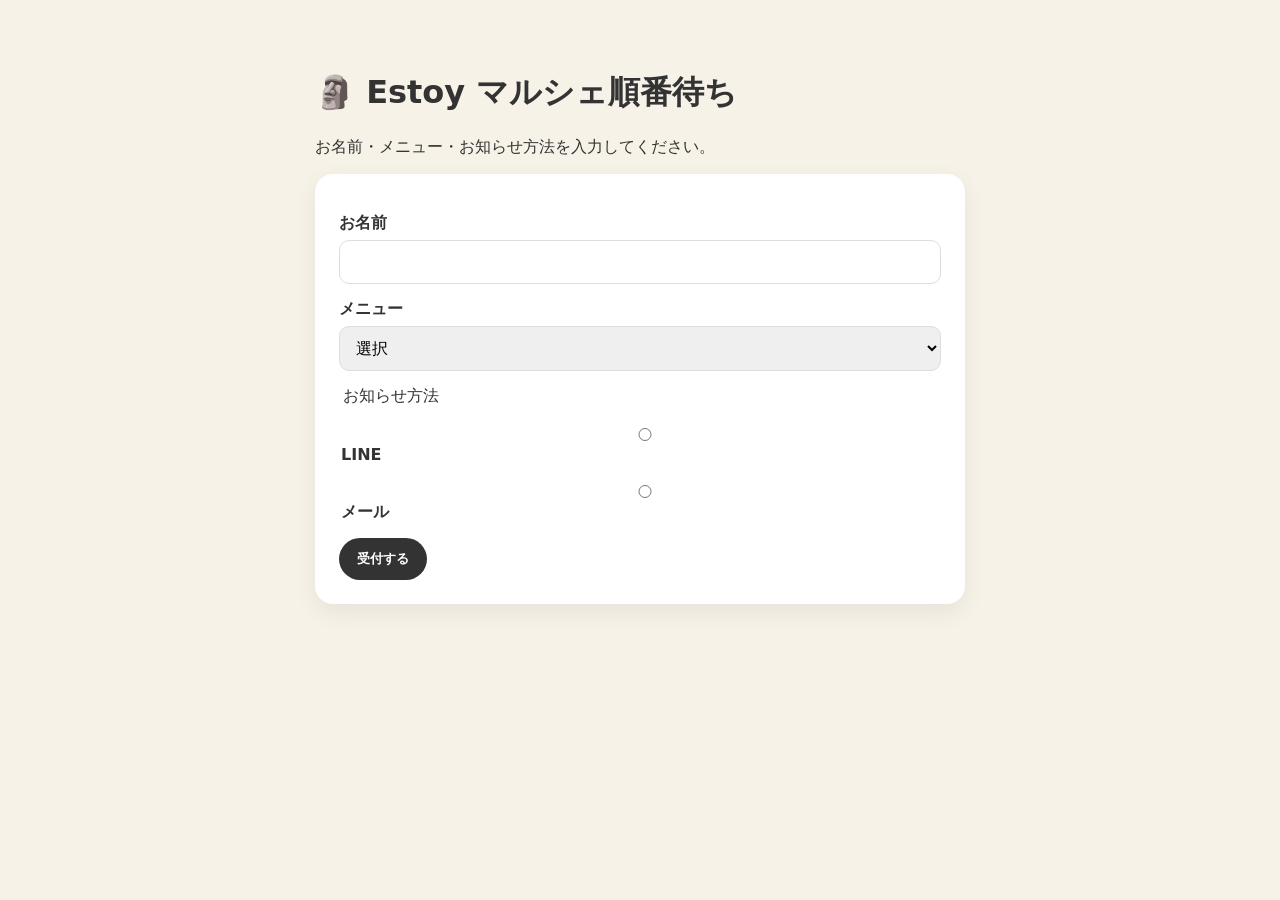
==== templates/index.html @ b917fdb8 "Add files via upload" ====
<!doctype html><meta charset=utf-8><meta name=viewport content="width=device-width,initial-scale=1"><link rel=stylesheet href=/static/style.css><title>Estoy マルシェ順番待ち</title><main><h1>🗿 Estoy マルシェ順番待ち</h1><p>お名前・メニュー・お知らせ方法を入力してください。</p><form method=post action=/register><label>お名前<input name=name required></label><label>メニュー<select name=menu required><option value="">選択</option><option>モアイ診断</option><option>潜在意識のセッション（キネシオロジーセッション）</option><option>アロマスプレー</option><option>その他</option></select></label><fieldset><legend>お知らせ方法</legend><label><input type=radio name=contact_method value=line required> LINE</label><label><input type=radio name=contact_method value=email> メール</label></fieldset><div id=e style="display:none"><label>メールアドレス<input type=email name=email></label></div><button>受付する</button></form></main><script>document.querySelectorAll('[name=contact_method]').forEach(x=>x.onchange=()=>e.style.display=document.querySelector('[name=contact_method]:checked').value==='email'?'block':'none')</script>
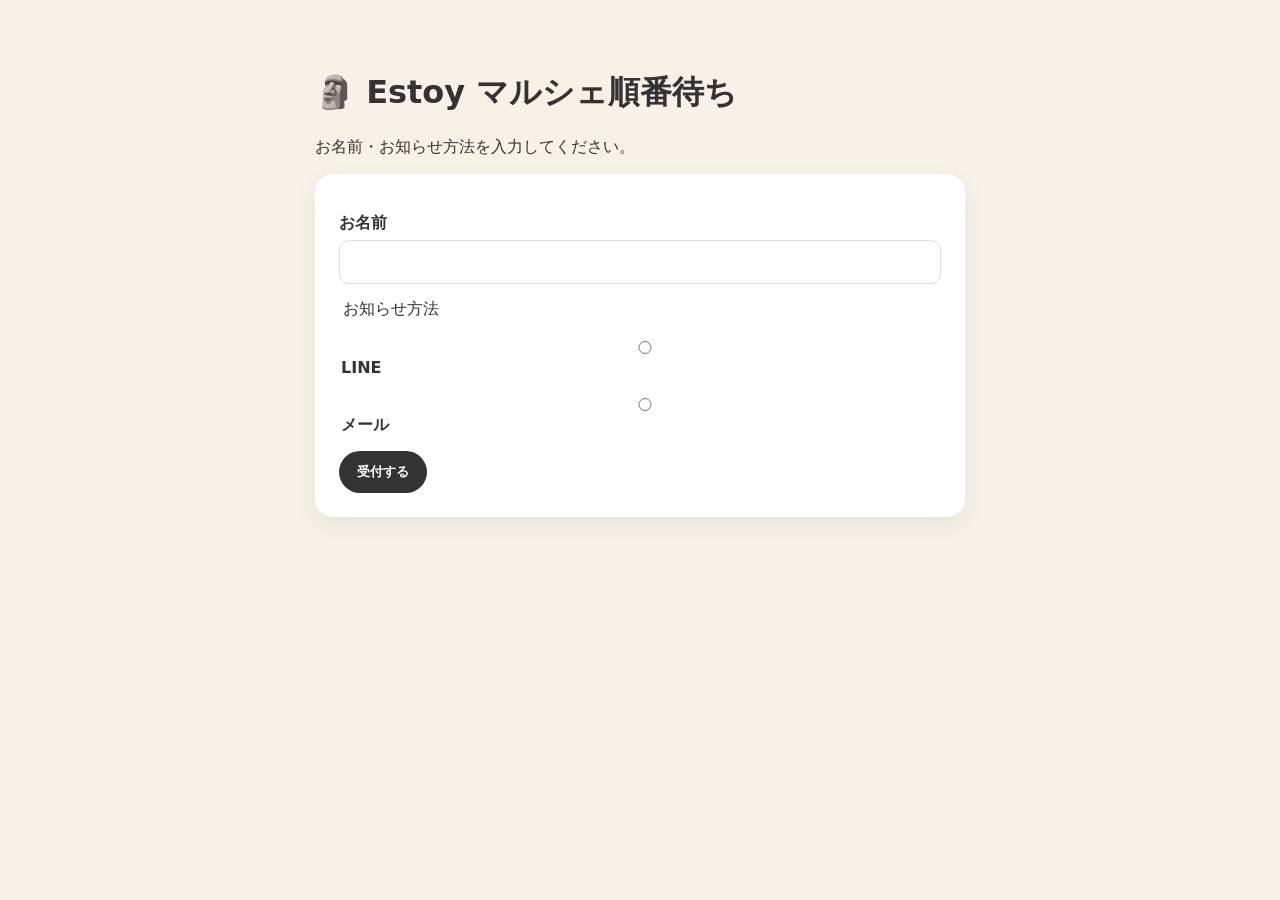
==== commit 5d1dd0e0: "メニュー欄を削除し、お知らせ方法の選択を整理" ====
--- a/templates/index.html
+++ b/templates/index.html
@@ -1 +1 @@
-<!doctype html><meta charset=utf-8><meta name=viewport content="width=device-width,initial-scale=1"><link rel=stylesheet href=/static/style.css><title>Estoy マルシェ順番待ち</title><main><h1>🗿 Estoy マルシェ順番待ち</h1><p>お名前・メニュー・お知らせ方法を入力してください。</p><form method=post action=/register><label>お名前<input name=name required></label><label>メニュー<select name=menu required><option value="">選択</option><option>モアイ診断</option><option>潜在意識のセッション（キネシオロジーセッション）</option><option>アロマスプレー</option><option>その他</option></select></label><fieldset><legend>お知らせ方法</legend><label><input type=radio name=contact_method value=line required> LINE</label><label><input type=radio name=contact_method value=email> メール</label></fieldset><div id=e style="display:none"><label>メールアドレス<input type=email name=email></label></div><button>受付する</button></form></main><script>document.querySelectorAll('[name=contact_method]').forEach(x=>x.onchange=()=>e.style.display=document.querySelector('[name=contact_method]:checked').value==='email'?'block':'none')</script>
+<!doctype html><meta charset=utf-8><meta name=viewport content="width=device-width,initial-scale=1"><link rel=stylesheet href=/static/style.css><title>Estoy マルシェ順番待ち</title><main><h1>🗿 Estoy マルシェ順番待ち</h1><p>お名前・お知らせ方法を入力してください。</p><form method=post action=/register><label>お名前<input name=name required></label><fieldset><legend>お知らせ方法</legend><div class=contact-options><label><input type=radio name=contact_method value=line required> <span>LINE</span></label><label><input type=radio name=contact_method value=email> <span>メール</span></label></div></fieldset><div id=e style="display:none"><label>メールアドレス<input type=email name=email></label></div><button>受付する</button></form></main><script>document.querySelectorAll('[name=contact_method]').forEach(x=>x.onchange=()=>e.style.display=document.querySelector('[name=contact_method]:checked').value==='email'?'block':'none')</script>
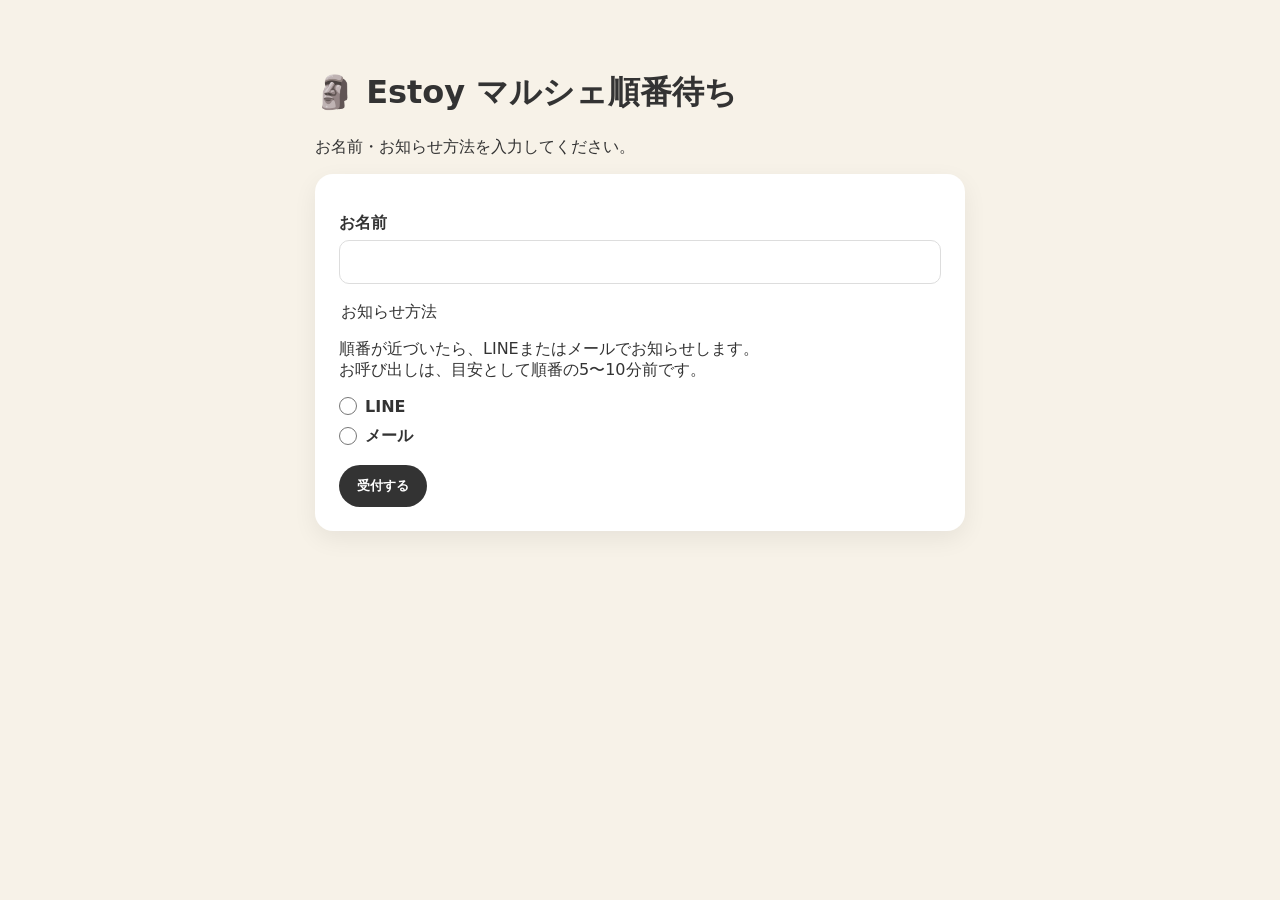
==== commit caa7f911: "順番のお知らせ説明を追加" ====
--- a/templates/index.html
+++ b/templates/index.html
@@ -1 +1 @@
-<!doctype html><meta charset=utf-8><meta name=viewport content="width=device-width,initial-scale=1"><link rel=stylesheet href=/static/style.css><title>Estoy マルシェ順番待ち</title><main><h1>🗿 Estoy マルシェ順番待ち</h1><p>お名前・お知らせ方法を入力してください。</p><form method=post action=/register><label>お名前<input name=name required></label><fieldset><legend>お知らせ方法</legend><div class=contact-options><label><input type=radio name=contact_method value=line required> <span>LINE</span></label><label><input type=radio name=contact_method value=email> <span>メール</span></label></div></fieldset><div id=e style="display:none"><label>メールアドレス<input type=email name=email></label></div><button>受付する</button></form></main><script>document.querySelectorAll('[name=contact_method]').forEach(x=>x.onchange=()=>e.style.display=document.querySelector('[name=contact_method]:checked').value==='email'?'block':'none')</script>
+<!doctype html><meta charset=utf-8><meta name=viewport content="width=device-width,initial-scale=1"><link rel=stylesheet href=/static/style.css><title>Estoy マルシェ順番待ち</title><main><h1>🗿 Estoy マルシェ順番待ち</h1><p>お名前・お知らせ方法を入力してください。</p><form method=post action=/register><label>お名前<input name=name required></label><fieldset><legend>お知らせ方法</legend><p class=notice-text>順番が近づいたら、LINEまたはメールでお知らせします。<br>お呼び出しは、目安として順番の5〜10分前です。</p><div class=contact-options><label><input type=radio name=contact_method value=line required> <span>LINE</span></label><label><input type=radio name=contact_method value=email> <span>メール</span></label></div></fieldset><div id=e style="display:none"><label>メールアドレス<input type=email name=email></label></div><button>受付する</button></form></main><script>document.querySelectorAll('[name=contact_method]').forEach(x=>x.onchange=()=>e.style.display=document.querySelector('[name=contact_method]:checked').value==='email'?'block':'none')</script>
